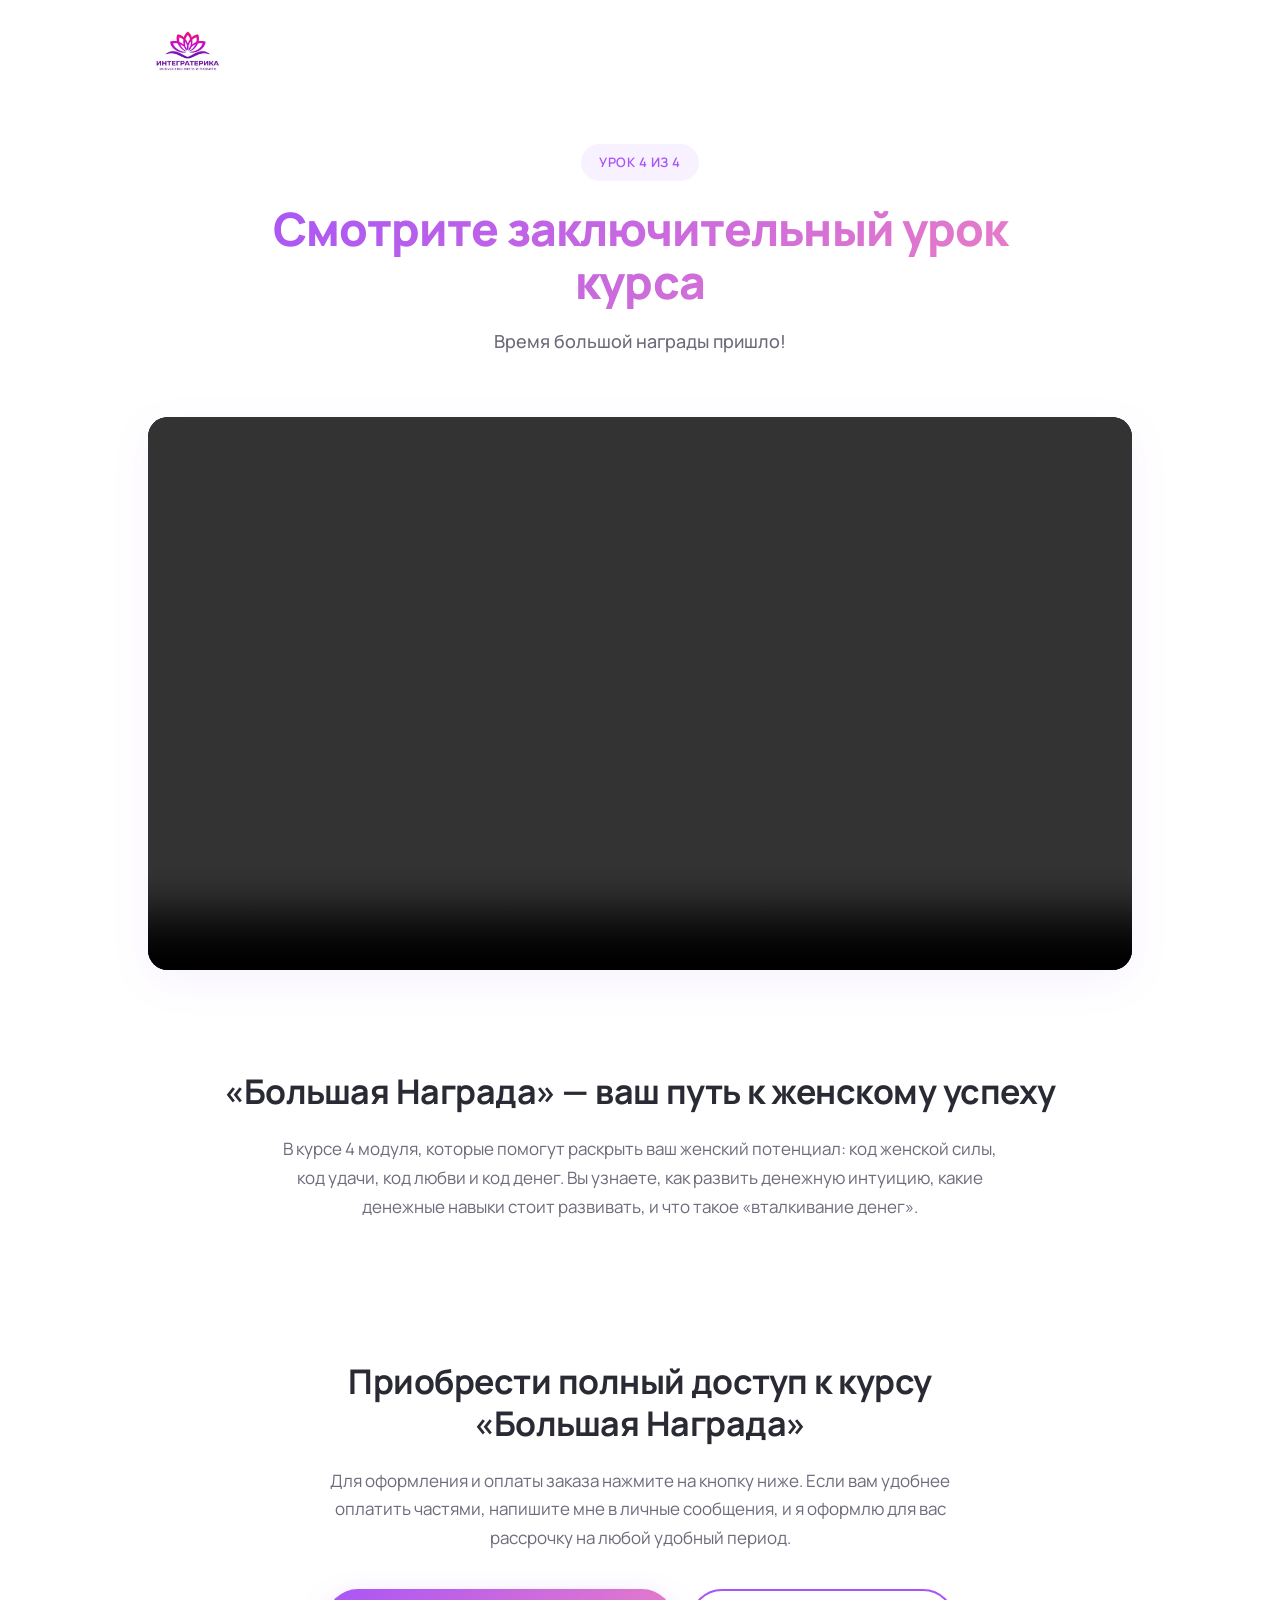
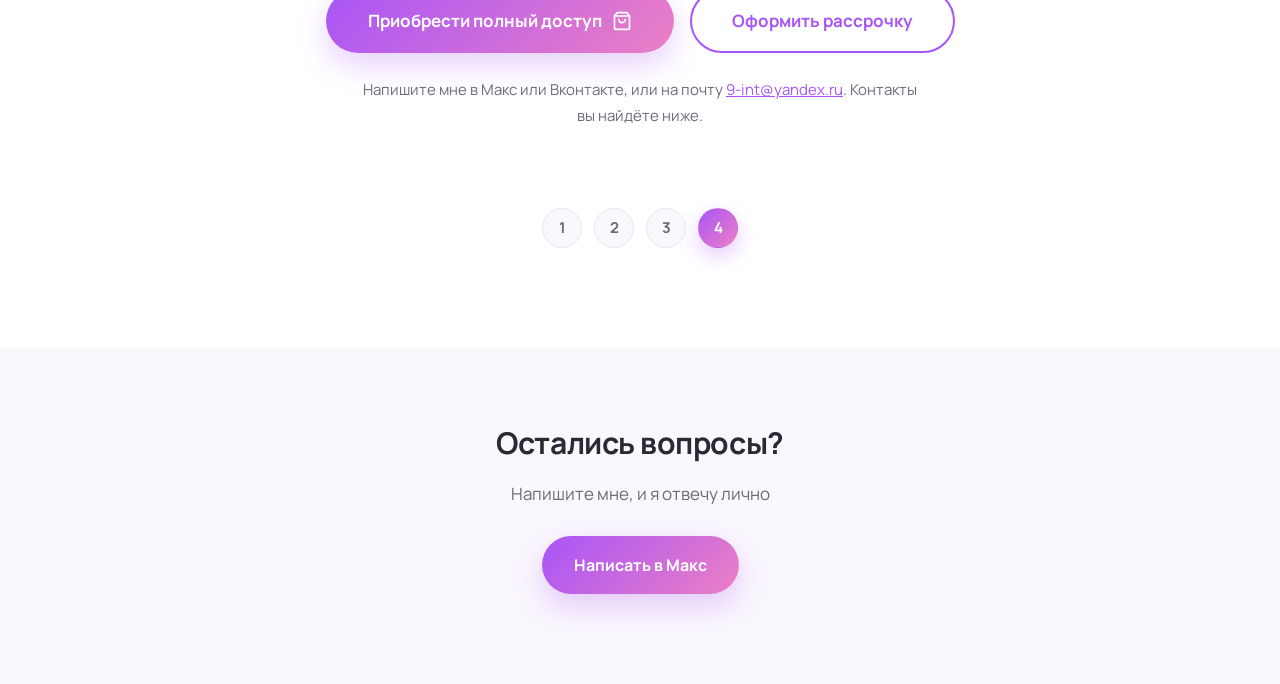
==== kod-4.html @ 953ce154 "/" ====
<!DOCTYPE html>
<html lang="ru">
<head>
  <meta charset="UTF-8">
  <meta name="viewport" content="width=device-width, initial-scale=1.0">
  <title>Код Успеха — Урок 4</title>
  <link rel="preconnect" href="https://fonts.googleapis.com">
  <link rel="preconnect" href="https://fonts.gstatic.com" crossorigin>
  <link href="https://fonts.googleapis.com/css2?family=Manrope:wght@400;500;600;700;800&display=swap" rel="stylesheet">
  <link rel="stylesheet" href="style.css">
</head>
<body>

  <header class="header">
    <div class="container">
      <a href="index.html" class="logo">
        <img src="img/logo.png" alt="Код Успеха">
      </a>
    </div>
  </header>

  <main>

    <section class="hero">
      <div class="container">
        <span class="hero__badge">Урок 4 из 4</span>
        <h1 class="hero__title">Смотрите заключительный урок курса</h1>
        <p class="hero__subtitle">Время большой награды пришло!</p>
      </div>
    </section>

    <section class="video">
      <div class="container">
        <div class="video__frame">
          <video controls poster="">
            <source src="video/lesson-4.mp4" type="video/mp4">
          </video>
        </div>
      </div>
    </section>

    <section class="about">
      <div class="container">
        <h2 class="section-title">«Большая Награда» — ваш путь к женскому успеху</h2>
        <p class="section-text">
          В курсе 4 модуля, которые помогут раскрыть ваш женский потенциал: код женской силы, код удачи, код любви и код денег. Вы узнаете, как развить денежную интуицию, какие денежные навыки стоит развивать, и что такое «вталкивание денег».
        </p>
      </div>
    </section>

    <section class="buy">
      <div class="container">
        <h2 class="section-title">Приобрести полный доступ к курсу «Большая Награда»</h2>
        <p class="section-text">
          Для оформления и оплаты заказа нажмите на кнопку ниже. Если вам удобнее оплатить частями, напишите мне в личные сообщения, и я оформлю для вас рассрочку на любой удобный период.
        </p>

        <div class="buy__actions">
          <a href="#" class="btn btn--buy">
            Приобрести полный доступ
            <svg viewBox="0 0 24 24" fill="none" stroke="currentColor" stroke-width="2" stroke-linecap="round" stroke-linejoin="round">
              <path d="M6 2L3 6v14a2 2 0 0 0 2 2h14a2 2 0 0 0 2-2V6l-3-4z"/>
              <line x1="3" y1="6" x2="21" y2="6"/>
              <path d="M16 10a4 4 0 0 1-8 0"/>
            </svg>
          </a>
          <a href="https://max.ru/" class="btn btn--outline" target="_blank" rel="noopener">
            Оформить рассрочку
          </a>
        </div>

        <p class="buy__note">
          Напишите мне в Макс или Вконтакте, или на почту <a href="mailto:9-int@yandex.ru">9-int@yandex.ru</a>. Контакты вы найдёте ниже.
        </p>
      </div>
    </section>

    <section class="next">
      <div class="container">
        <div class="lessons">
          <a href="index.html" class="lesson-dot">1</a>
          <a href="kod-2.html" class="lesson-dot">2</a>
          <a href="kod-3.html" class="lesson-dot">3</a>
          <a href="kod-4.html" class="lesson-dot is-active">4</a>
        </div>
      </div>
    </section>

  </main>

  <footer class="footer">
    <div class="container">
      <h2 class="footer__title">Остались вопросы?</h2>
      <p class="footer__text">Напишите мне, и я отвечу лично</p>
      <a href="https://max.ru/" class="btn btn--primary" target="_blank" rel="noopener">Написать в Макс</a>
    </div>
  </footer>

  <script src="script.js"></script>
</body>
</html>
---- style.css ----
*,
*::before,
*::after {
  box-sizing: border-box;
  margin: 0;
  padding: 0;
}

:root {
  --bg: #ffffff;
  --bg-soft: #faf7fd;
  --text: #2a2a35;
  --text-soft: #6b6b7b;
  --accent-1: #a855f7;
  --accent-2: #ec7fc4;
  --gradient: linear-gradient(135deg, #a855f7 0%, #ec7fc4 100%);
  --border: #ece5f5;
  --radius: 20px;
  --radius-sm: 14px;
  --shadow-soft: 0 12px 40px rgba(168, 85, 247, 0.08);
  --shadow-btn: 0 12px 30px rgba(168, 85, 247, 0.28);
  --font: 'Manrope', -apple-system, BlinkMacSystemFont, 'Segoe UI', sans-serif;
}

html {
  scroll-behavior: smooth;
}

body {
  font-family: var(--font);
  font-size: 17px;
  line-height: 1.65;
  color: var(--text);
  background: var(--bg);
  -webkit-font-smoothing: antialiased;
}

img {
  max-width: 100%;
  display: block;
}

a {
  text-decoration: none;
  color: inherit;
}

.container {
  max-width: 1040px;
  margin: 0 auto;
  padding: 0 28px;
}

.header {
  padding: 28px 0;
  background: var(--bg);
}

.logo img {
  height: 48px;
  width: auto;
}

.hero {
  padding: 40px 0 60px;
  text-align: center;
}

.hero__badge {
  display: inline-block;
  font-size: 13px;
  font-weight: 600;
  letter-spacing: 0.04em;
  text-transform: uppercase;
  color: var(--accent-1);
  background: rgba(168, 85, 247, 0.08);
  padding: 8px 18px;
  border-radius: 999px;
  margin-bottom: 22px;
}

.hero__title {
  font-size: 46px;
  line-height: 1.15;
  font-weight: 800;
  letter-spacing: -0.02em;
  background: var(--gradient);
  -webkit-background-clip: text;
  background-clip: text;
  -webkit-text-fill-color: transparent;
  max-width: 780px;
  margin: 0 auto 18px;
}

.hero__subtitle {
  font-size: 18px;
  color: var(--text-soft);
  font-weight: 500;
}

.video {
  padding: 0 0 80px;
}

.video__frame {
  border-radius: var(--radius);
  overflow: hidden;
  box-shadow: var(--shadow-soft);
  background: #000;
  aspect-ratio: 16 / 9;
}

.video__frame video {
  width: 100%;
  height: 100%;
  display: block;
  object-fit: cover;
}

.about {
  padding: 20px 0 80px;
  text-align: center;
}

.about .section-text {
  max-width: 720px;
  margin: 0 auto 18px;
}

.section-title {
  font-size: 34px;
  font-weight: 700;
  line-height: 1.25;
  letter-spacing: -0.015em;
  margin-bottom: 22px;
  text-align: center;
}

.section-text {
  font-size: 17px;
  color: var(--text-soft);
  line-height: 1.7;
}

.benefits {
  padding: 40px 0 90px;
  background: var(--bg-soft);
}

.benefits .section-title {
  max-width: 640px;
  margin-left: auto;
  margin-right: auto;
  margin-bottom: 46px;
}

.benefits__grid {
  display: grid;
  grid-template-columns: repeat(3, 1fr);
  gap: 22px;
}

.benefit-card {
  background: var(--bg);
  border-radius: var(--radius);
  padding: 34px 28px;
  text-align: center;
  box-shadow: var(--shadow-soft);
  transition: transform 0.25s ease, box-shadow 0.25s ease;
}

.benefit-card:hover {
  transform: translateY(-4px);
  box-shadow: 0 20px 50px rgba(168, 85, 247, 0.14);
}

.benefit-card__icon {
  width: 56px;
  height: 56px;
  margin: 0 auto 20px;
  border-radius: 18px;
  background: rgba(168, 85, 247, 0.08);
  display: flex;
  align-items: center;
  justify-content: center;
  color: var(--accent-1);
}

.benefit-card__icon svg {
  width: 26px;
  height: 26px;
}

.benefit-card h3 {
  font-size: 18px;
  font-weight: 700;
  margin-bottom: 10px;
  color: var(--text);
}

.benefit-card p {
  font-size: 15px;
  color: var(--text-soft);
  line-height: 1.6;
}

.calc {
  padding: 90px 0;
}

.calc__inner {
  background: var(--bg-soft);
  border-radius: 28px;
  padding: 56px 48px;
  text-align: center;
}

.calc .section-title {
  max-width: 620px;
  margin-left: auto;
  margin-right: auto;
}

.calc .section-text {
  max-width: 620px;
  margin: 0 auto 36px;
}

.calc__form {
  display: flex;
  gap: 16px;
  align-items: flex-end;
  justify-content: center;
  flex-wrap: wrap;
}

.calc__field {
  display: flex;
  flex-direction: column;
  gap: 8px;
  text-align: left;
}

.calc__field label {
  font-size: 13px;
  font-weight: 600;
  color: var(--text-soft);
  letter-spacing: 0.02em;
}

.calc__field input {
  font-family: inherit;
  font-size: 16px;
  padding: 14px 18px;
  border: 1px solid var(--border);
  border-radius: var(--radius-sm);
  background: var(--bg);
  color: var(--text);
  outline: none;
  transition: border-color 0.2s ease, box-shadow 0.2s ease;
  min-width: 200px;
}

.calc__field input:focus {
  border-color: var(--accent-1);
  box-shadow: 0 0 0 4px rgba(168, 85, 247, 0.1);
}

.btn {
  display: inline-flex;
  align-items: center;
  justify-content: center;
  gap: 10px;
  padding: 16px 32px;
  border-radius: 999px;
  border: none;
  font-family: inherit;
  font-size: 16px;
  font-weight: 700;
  cursor: pointer;
  transition: transform 0.2s ease, box-shadow 0.2s ease, opacity 0.2s ease;
  white-space: nowrap;
}

.btn--primary {
  background: var(--gradient);
  color: #fff;
  box-shadow: var(--shadow-btn);
}

.btn--primary:hover {
  transform: translateY(-2px);
  box-shadow: 0 18px 40px rgba(168, 85, 247, 0.36);
}

.btn--primary:active {
  transform: translateY(0);
}

.calc__result {
  margin-top: 34px;
  padding: 28px 32px;
  background: var(--bg);
  border-radius: var(--radius);
  box-shadow: var(--shadow-soft);
  text-align: left;
  color: var(--text);
  font-size: 16px;
  line-height: 1.7;
}

.next {
  padding: 20px 0 100px;
  text-align: center;
}

.btn--next {
  background: var(--gradient);
  color: #fff;
  box-shadow: var(--shadow-btn);
  padding: 18px 38px;
  font-size: 17px;
  margin-bottom: 34px;
}

.btn--next:hover {
  transform: translateY(-2px);
  box-shadow: 0 18px 40px rgba(168, 85, 247, 0.36);
}

.btn--next svg {
  width: 20px;
  height: 20px;
}

.lessons {
  display: flex;
  justify-content: center;
  gap: 12px;
}

.lesson-dot {
  width: 40px;
  height: 40px;
  border-radius: 50%;
  display: flex;
  align-items: center;
  justify-content: center;
  font-size: 15px;
  font-weight: 700;
  color: var(--text-soft);
  background: var(--bg-soft);
  border: 1px solid var(--border);
  transition: all 0.2s ease;
}

.lesson-dot:hover {
  border-color: var(--accent-1);
  color: var(--accent-1);
}

.lesson-dot.is-active {
  background: var(--gradient);
  color: #fff;
  border-color: transparent;
  box-shadow: 0 8px 20px rgba(168, 85, 247, 0.3);
}

.footer {
  padding: 70px 0 90px;
  background: var(--bg-soft);
  text-align: center;
}

.footer__title {
  font-size: 30px;
  font-weight: 700;
  letter-spacing: -0.015em;
  margin-bottom: 12px;
}

.footer__text {
  font-size: 17px;
  color: var(--text-soft);
  margin-bottom: 28px;
}

@media (max-width: 900px) {
  .hero__title {
    font-size: 36px;
  }

  .section-title {
    font-size: 28px;
  }

  .benefits__grid {
    grid-template-columns: 1fr;
  }

  .calc__inner {
    padding: 40px 24px;
  }

  .calc__form {
    flex-direction: column;
    align-items: stretch;
  }

  .calc__field input {
    width: 100%;
  }

  .btn {
    width: 100%;
  }
}

@media (max-width: 520px) {
  body {
    font-size: 16px;
  }

  .hero {
    padding: 20px 0 40px;
  }

  .hero__title {
    font-size: 28px;
  }

  .video {
    padding-bottom: 50px;
  }

  .section-title {
    font-size: 24px;
  }

  .benefit-card {
    padding: 26px 22px;
  }

  .calc {
    padding: 50px 0;
  }

  .calc__inner {
    border-radius: 20px;
  }

  .footer {
    padding: 50px 0 70px;
  }

  .footer__title {
    font-size: 24px;
  }
}


.buy {
  padding: 40px 0 60px;
  text-align: center;
}

.buy .section-text {
  max-width: 620px;
  margin: 0 auto 32px;
}

.btn--buy {
  background: linear-gradient(135deg, #a855f7 0%, #ec7fc4 100%);
  color: #fff;
  box-shadow: var(--shadow-btn);
  padding: 18px 42px;
  font-size: 17px;
}

.btn--buy:hover {
  transform: translateY(-2px);
  box-shadow: 0 18px 40px rgba(168, 85, 247, 0.36);
}

.btn--buy svg {
  width: 20px;
  height: 20px;
}


.buy {
  padding: 40px 0 60px;
  text-align: center;
}

.buy .section-title {
  max-width: 720px;
  margin-left: auto;
  margin-right: auto;
}

.buy .section-text {
  max-width: 620px;
  margin: 0 auto 36px;
}

.buy__actions {
  display: flex;
  justify-content: center;
  gap: 16px;
  flex-wrap: wrap;
  margin-bottom: 24px;
}

.btn--buy {
  background: linear-gradient(135deg, #a855f7 0%, #ec7fc4 100%);
  color: #fff;
  box-shadow: var(--shadow-btn);
  padding: 18px 42px;
  font-size: 17px;
}

.btn--buy:hover {
  transform: translateY(-2px);
  box-shadow: 0 18px 40px rgba(168, 85, 247, 0.36);
}

.btn--buy svg {
  width: 20px;
  height: 20px;
}

.btn--outline {
  background: transparent;
  color: var(--accent-1);
  border: 2px solid var(--accent-1);
  padding: 16px 40px;
  font-size: 17px;
}

.btn--outline:hover {
  background: rgba(168, 85, 247, 0.08);
  transform: translateY(-2px);
}

.buy__note {
  font-size: 15px;
  color: var(--text-soft);
  max-width: 560px;
  margin: 0 auto;
  line-height: 1.7;
}

.buy__note a {
  color: var(--accent-1);
  text-decoration: underline;
}

/* ===== БОНУСЫ ===== */
.bonus-guide {
  padding: 20px 0 60px;
}

.bonus-guide__inner {
  background: var(--bg-soft);
  border-radius: 28px;
  padding: 56px 48px;
}

.bonus-list {
  list-style: none;
  padding: 0;
  margin: 24px 0;
  display: flex;
  flex-direction: column;
  gap: 12px;
}

.bonus-list li {
  position: relative;
  padding-left: 32px;
  font-size: 17px;
  color: var(--text-soft);
  line-height: 1.6;
}

.bonus-list li::before {
  content: '';
  position: absolute;
  left: 0;
  top: 8px;
  width: 14px;
  height: 14px;
  border-radius: 50%;
  background: var(--gradient);
}

/* ===== ПРЕДЛОЖЕНИЕ КУРСА ===== */
.course-offer {
  padding: 40px 0 60px;
}

.course-offer__inner {
  background: var(--bg-soft);
  border-radius: 28px;
  padding: 56px 48px;
  text-align: center;
}

.course-offer__badge {
  display: inline-block;
  font-size: 13px;
  font-weight: 600;
  letter-spacing: 0.04em;
  text-transform: uppercase;
  color: var(--accent-1);
  background: rgba(168, 85, 247, 0.08);
  padding: 8px 18px;
  border-radius: 999px;
  margin-bottom: 22px;
}

.course-offer__title {
  font-size: 32px;
  font-weight: 700;
  line-height: 1.25;
  letter-spacing: -0.015em;
  margin-bottom: 22px;
  background: var(--gradient);
  -webkit-background-clip: text;
  background-clip: text;
  -webkit-text-fill-color: transparent;
  max-width: 720px;
  margin-left: auto;
  margin-right: auto;
}

.course-offer__text {
  font-size: 17px;
  color: var(--text-soft);
  line-height: 1.7;
  max-width: 620px;
  margin: 0 auto 24px;
}

.course-modules {
  display: grid;
  grid-template-columns: repeat(4, 1fr);
  gap: 14px;
  max-width: 720px;
  margin: 24px auto 32px;
}

.course-module {
  background: var(--bg);
  border-radius: var(--radius-sm);
  padding: 18px 16px;
  font-size: 15px;
  font-weight: 600;
  color: var(--text);
  text-align: center;
  box-shadow: var(--shadow-soft);
}

/* ===== ФОРМА ОБРАТНОЙ СВЯЗИ ===== */
.contact {
  padding: 40px 0 60px;
}

.contact__inner {
  background: var(--bg-soft);
  border-radius: 28px;
  padding: 56px 48px;
  text-align: center;
}

.contact__form {
  display: flex;
  flex-direction: column;
  gap: 18px;
  max-width: 520px;
  margin: 32px auto 0;
  text-align: left;
}

.contact__field {
  display: flex;
  flex-direction: column;
  gap: 8px;
}

.contact__field label {
  font-size: 13px;
  font-weight: 600;
  color: var(--text-soft);
  letter-spacing: 0.02em;
}

.contact__field input,
.contact__field textarea {
  font-family: inherit;
  font-size: 16px;
  padding: 14px 18px;
  border: 1px solid var(--border);
  border-radius: var(--radius-sm);
  background: var(--bg);
  color: var(--text);
  outline: none;
  transition: border-color 0.2s ease, box-shadow 0.2s ease;
  resize: vertical;
}

.contact__field input:focus,
.contact__field textarea:focus {
  border-color: var(--accent-1);
  box-shadow: 0 0 0 4px rgba(168, 85, 247, 0.1);
}

.contact__success {
  margin-top: 24px;
  padding: 16px 20px;
  border-radius: var(--radius-sm);
  background: rgba(168, 85, 247, 0.1);
  color: var(--accent-1);
  font-weight: 600;
  font-size: 15px;
}

/* ===== АДАПТИВ ===== */
@media (max-width: 900px) {
  .bonus-guide__inner,
  .course-offer__inner,
  .contact__inner {
    padding: 36px 24px;
  }

  .course-modules {
    grid-template-columns: repeat(2, 1fr);
  }

  .course-offer__title {
    font-size: 26px;
  }
}

@media (max-width: 520px) {
  .course-modules {
    grid-template-columns: 1fr;
  }

  .course-offer__title {
    font-size: 22px;
  }

  .bonus-guide__inner,
  .course-offer__inner,
  .contact__inner {
    border-radius: 20px;
  }
}
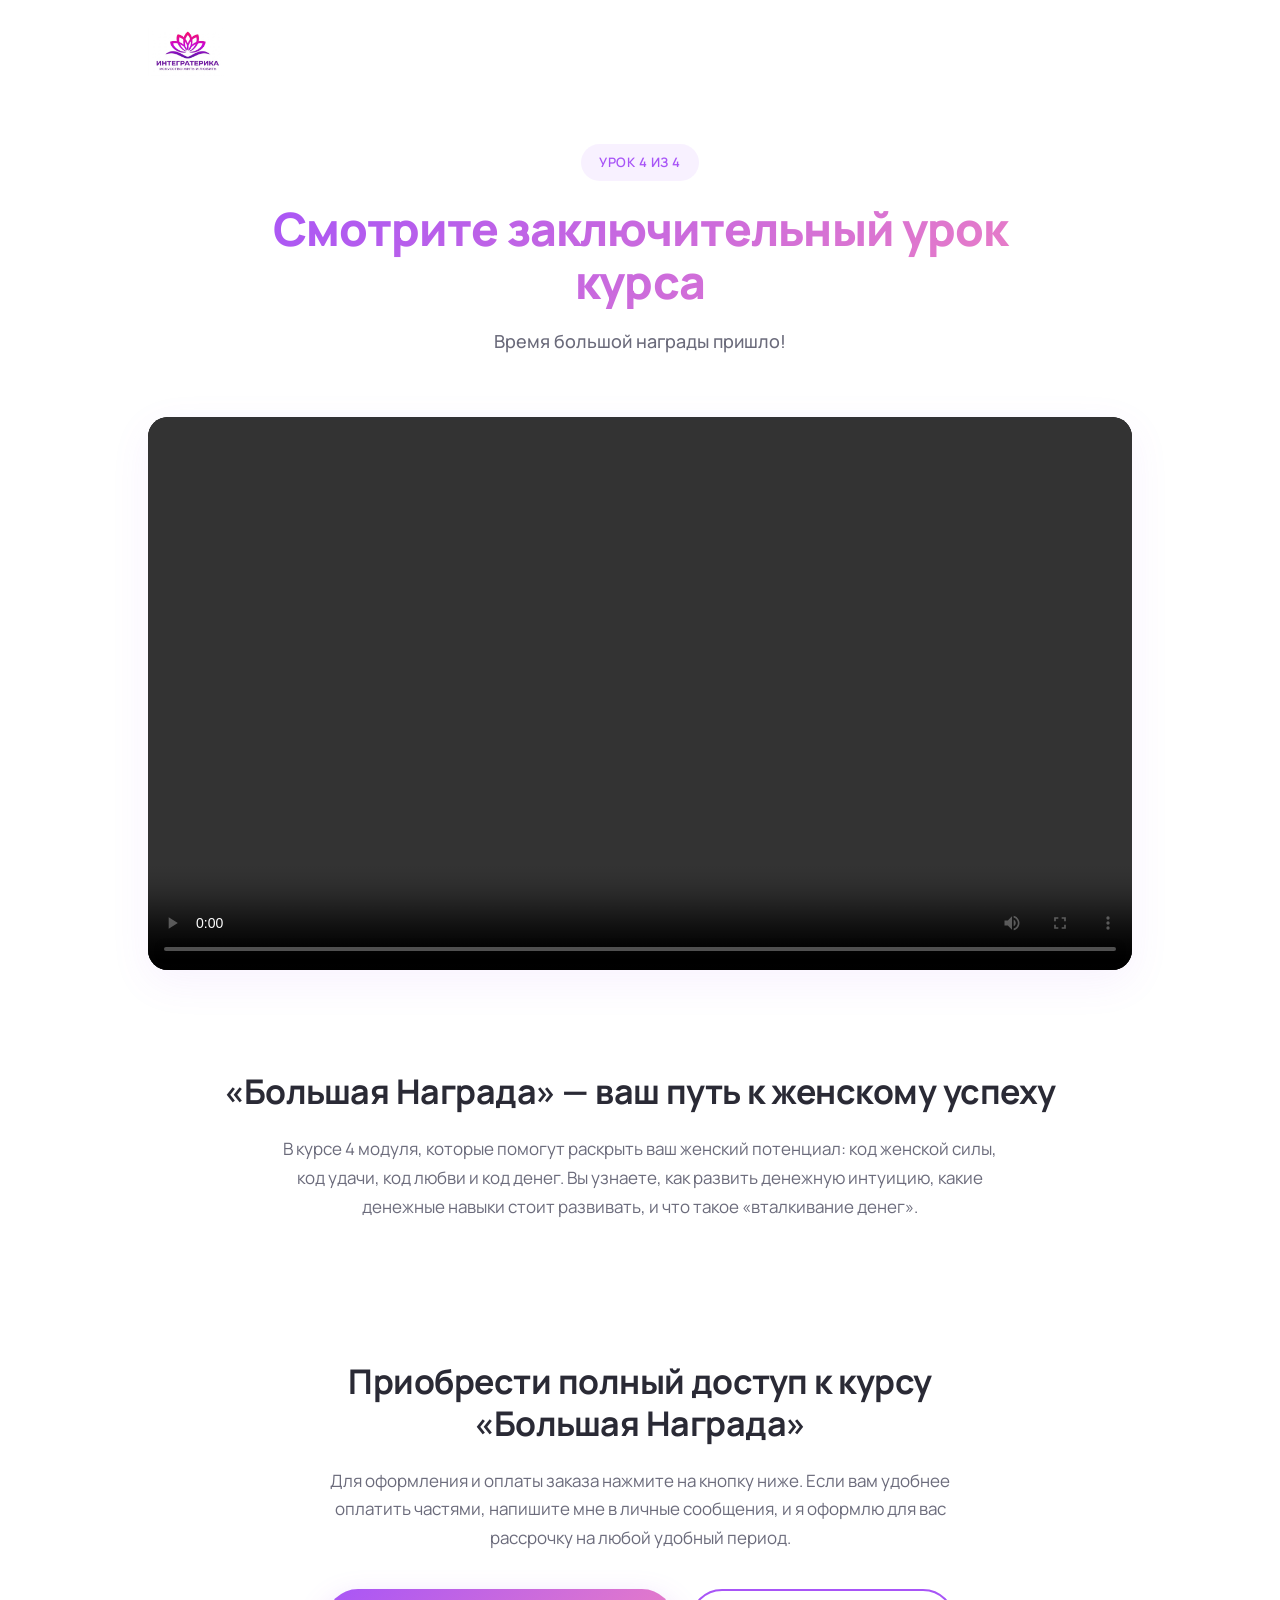
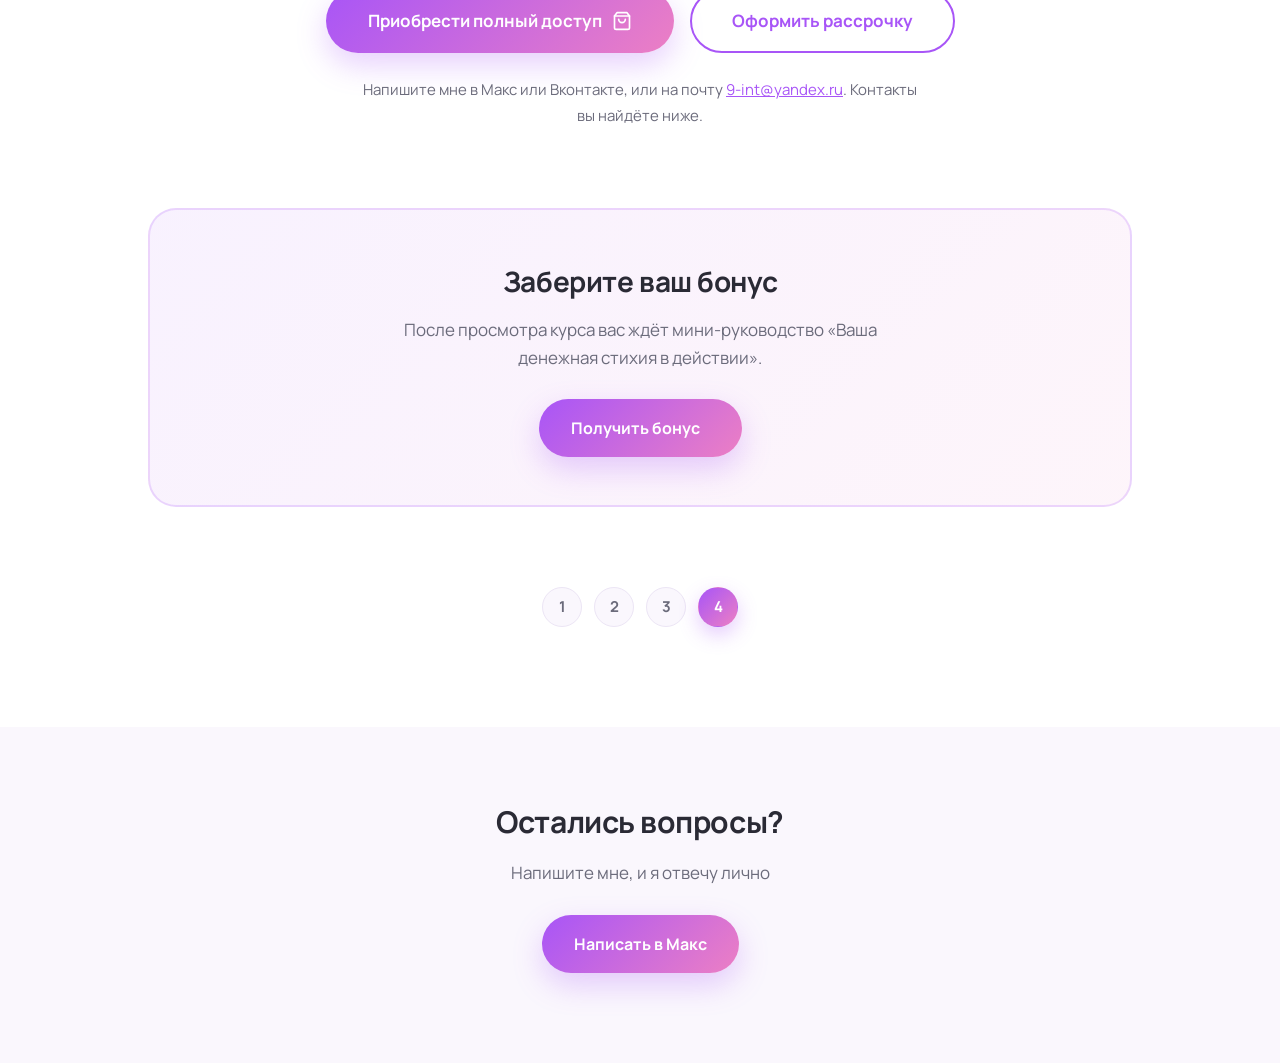
==== commit ba025672: "////" ====
--- a/kod-4.html
+++ b/kod-4.html
@@ -75,6 +75,27 @@
       </div>
     </section>
 
+        <section class="bonus-link">
+      <div class="container">
+        <div class="bonus-link__inner">
+          <h2 class="bonus-link__title">Заберите ваш бонус</h2>
+          <p class="bonus-link__text">
+            После просмотра курса вас ждёт мини-руководство «Ваша денежная стихия в действии».
+          </p>
+          <a href="bonus.html" class="btn btn--primary">
+            Получить бонус
+            <svg viewBox="0 0 24 24" fill="none" stroke="currentColor" stroke-width="2" stroke-linecap="round" stroke-linejoin="round">
+              <polyline points="20 12 20 22 4 22 4 12"/>
+              <rect x="2" y="7" width="20" height="5"/>
+              <line x1="12" y1="22" x2="12" y2="7"/>
+              <path d="M12 7H7.5a2.5 2.5 0 0 1 0-5C11 2 12 7 12 7z"/>
+              <path d="M12 7h4.5a2.5 2.5 0 0 0 0-5C13 2 12 7 12 7z"/>
+            </svg>
+          </a>
+        </div>
+      </div>
+    </section>
+
     <section class="next">
       <div class="container">
         <div class="lessons">
--- a/style.css
+++ b/style.css
@@ -757,4 +757,43 @@
   .contact__inner {
     border-radius: 20px;
   }
+}
+
+.bonus-link {
+  padding: 20px 0 60px;
+}
+
+.bonus-link__inner {
+  background: linear-gradient(135deg, rgba(168, 85, 247, 0.08) 0%, rgba(236, 127, 196, 0.08) 100%);
+  border: 2px solid rgba(168, 85, 247, 0.2);
+  border-radius: 28px;
+  padding: 48px;
+  text-align: center;
+}
+
+.bonus-link__title {
+  font-size: 28px;
+  font-weight: 700;
+  letter-spacing: -0.015em;
+  margin-bottom: 12px;
+  color: var(--text);
+}
+
+.bonus-link__text {
+  font-size: 17px;
+  color: var(--text-soft);
+  max-width: 520px;
+  margin: 0 auto 28px;
+  line-height: 1.6;
+}
+
+@media (max-width: 520px) {
+  .bonus-link__inner {
+    padding: 32px 24px;
+    border-radius: 20px;
+  }
+
+  .bonus-link__title {
+    font-size: 22px;
+  }
 }
